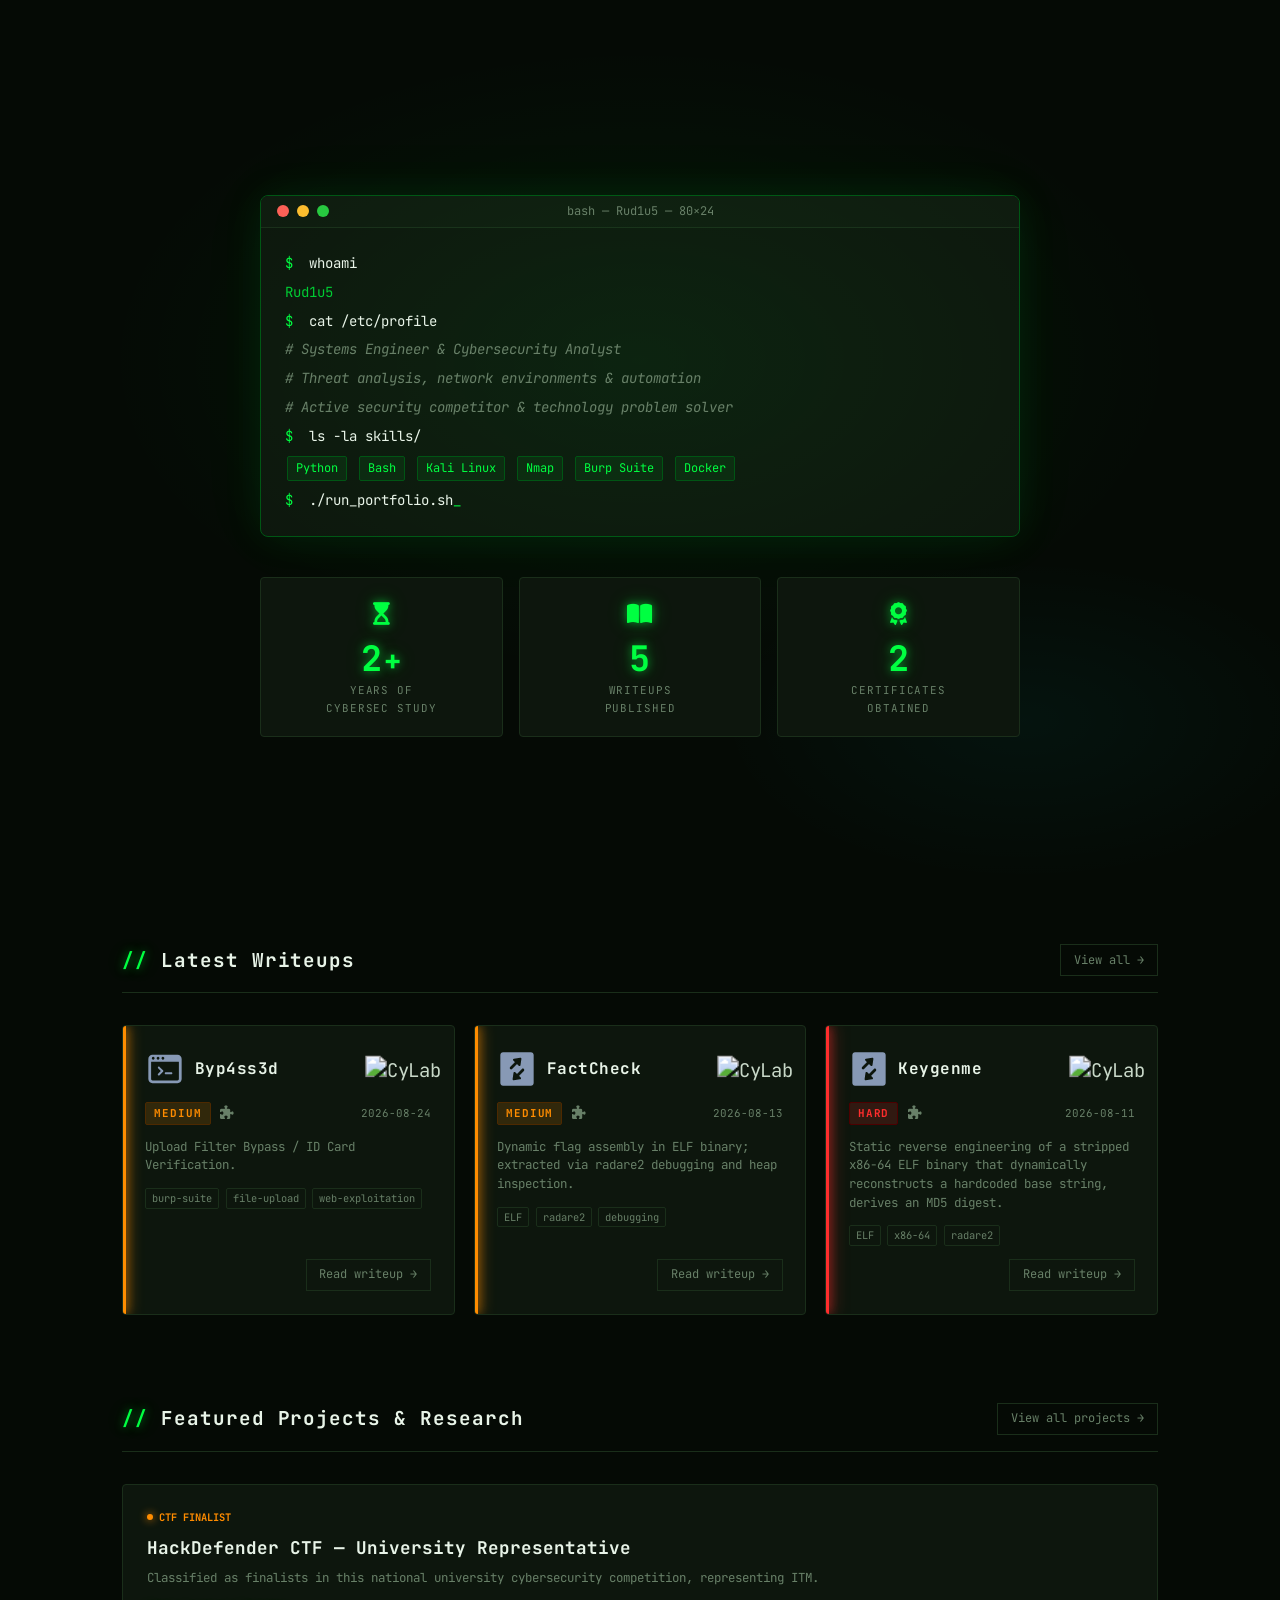
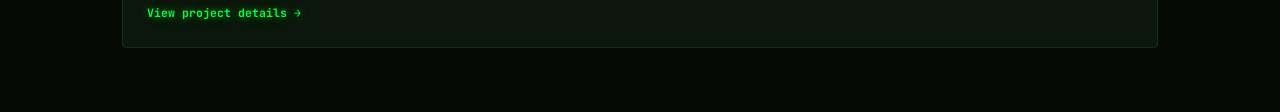
==== index.html @ 4d36b965 "seo: add meta tags, Open Graph, robots.txt and sitemap.xml - Add title, description, author, robots " ====
<!DOCTYPE html>
<html lang="en">

<head>
  <meta charset="UTF-8" />
  <meta name="viewport" content="width=device-width, initial-scale=1.0" />
  <title>Rud1u5 • Cybersecurity Portfolio | CTF Writeups & HTB</title>
  <meta name="description"
    content="Cybersecurity portfolio featuring CTF writeups from HackTheBox, CyLab, TryHackMe and DockerLabs. Vulnerability analysis, reverse engineering and exploitation.">
  <meta name="keywords"
    content="Rud1u5, CTF writeups, HackTheBox, cybersecurity, penetration testing, CyLab, TryHackMe">
  <meta name="author" content="Rud1u5">
  <meta name="robots" content="index, follow">
  <link rel="canonical" href="https://rud1u5.github.io/">
  <meta property="og:title" content="Rud1u5 • Cybersecurity Portfolio">
  <meta property="og:description" content="CTF writeups and cybersecurity labs (HTB, CyLab, TryHackMe).">
  <meta property="og:url" content="https://rud1u5.github.io/">
  <meta property="og:type" content="website">
  <meta property="og:image" content="https://rud1u5.github.io/assets/icon/favicon.png">
  <meta name="twitter:card" content="summary">
  <meta name="twitter:title" content="Rud1u5 // Cybersecurity Portfolio">
  <meta name="twitter:description" content="CTF writeups and cybersecurity labs.">
  <link rel="icon" type="image/png" href="assets/icon/favicon.png">
  <link rel="preconnect" href="https://fonts.googleapis.com">
  <link rel="preconnect" href="https://fonts.gstatic.com" crossorigin>
  <link
    href="https://fonts.googleapis.com/css2?family=JetBrains+Mono:ital,wght@0,100..800;1,100..800&family=Share+Tech+Mono&display=swap"
    rel="stylesheet">
  <link rel="stylesheet" href="https://cdnjs.cloudflare.com/ajax/libs/font-awesome/6.5.1/css/all.min.css"
    integrity="sha512-DTOQO9RWCH3ppGqcWaEA1BIZOC6xxalwEsw9c2QQeAIftl+Vegovlnee1c9QX4TctnWMn13TZye+giMm8e2LwA=="
    crossorigin="anonymous" referrerpolicy="no-referrer" />
  <link rel="stylesheet" href="assets/css/style.css" />
  <script src="assets/js/components.js" defer></script>
</head>

<body>

  <!-- NAVBAR -->
  <div id="navbar-placeholder" data-active="/home"></div>

  <!-- HERO -->
  <section class="hero">
    <div class="hero-terminal">
      <div class="terminal-bar">
        <span class="t-btn red"></span>
        <span class="t-btn yellow"></span>
        <span class="t-btn green"></span>
        <span class="t-title">bash — Rud1u5 — 80×24</span>
      </div>
      <div class="terminal-body">
        <div class="t-line" style="--delay:0.2s"><span class="t-prompt">$</span> <span class="t-cmd">whoami</span></div>
        <div class="t-line" style="--delay:0.6s"><span class="t-output">Rud1u5</span></div>
        <div class="t-line" style="--delay:1.0s"><span class="t-prompt">$</span> <span class="t-cmd">cat
            /etc/profile</span></div>
        <div class="t-line" style="--delay:1.4s"><span class="t-comment"># Systems Engineer & Cybersecurity
            Analyst</span></div>
        <div class="t-line" style="--delay:1.8s"><span class="t-comment"># Threat analysis, network environments &
            automation</span></div>
        <div class="t-line" style="--delay:2.2s"><span class="t-comment"># Active security competitor & technology
            problem solver</span></div>
        <div class="t-line" style="--delay:2.6s"><span class="t-prompt">$</span> <span class="t-cmd">ls -la
            skills/</span></div>
        <div class="t-line" style="--delay:3.0s"><span class="t-output skill-tag">Python</span> <span
            class="t-output skill-tag">Bash</span> <span class="t-output skill-tag">Kali Linux</span> <span
            class="t-output skill-tag">Nmap</span> <span class="t-output skill-tag">Burp Suite</span> <span
            class="t-output skill-tag">Docker</span></div>
        <div class="t-line" style="--delay:3.4s"><span class="t-prompt">$</span> <span
            class="t-cmd">./run_portfolio.sh<span class="cursor-blink">_</span></span></div>
      </div>
    </div>

    <div class="hero-stats">
      <div class="stat-card glow-card">
        <div class="stat-icon"><i class="fa-solid fa-hourglass-start"></i></div>
        <div class="stat-num-container"
          style="display: flex; justify-content: center; align-items: baseline; gap: 2px;">
          <span class="stat-num" data-count="2">0</span>
          <span
            style="font-size: 1.8rem; font-weight: 700; color: var(--green); text-shadow: var(--glow-g); line-height: 1;">+</span>
        </div>
        <div class="stat-label">Years of<br>Cybersec Study</div>
      </div>
      <div class="stat-card glow-card">
        <div class="stat-icon"><i class="fa-solid fa-book-open"></i></div>
        <div class="stat-num" id="writeups-count" data-count="1">0</div>
        <div class="stat-label">Writeups<br>Published</div>
      </div>
      <div class="stat-card glow-card">
        <div class="stat-icon"><i class="fa-solid fa-award"></i></div>
        <div class="stat-num" data-count="2">0</div>
        <div class="stat-label">Certificates<br>Obtained</div>
      </div>
    </div>
  </section>

  <!-- LATEST WRITEUPS PREVIEW -->
  <section class="section latest-writeups">
    <div class="section-header">
      <h2><span class="accent">//</span> Latest Writeups</h2>
      <a href="pages/writeups.html" class="btn-ghost">View all →</a>
    </div>
    <div class="writeups-grid" id="homeWriteups">
      <!-- Filled by JS -->
    </div>
  </section>

  <!-- PROJECTS & RESEARCH PREVIEW -->
  <section class="section projects-preview">
    <div class="section-header">
      <h2><span class="accent">//</span> Featured Projects & Research</h2>
      <a href="pages/projects.html" class="btn-ghost">View all projects →</a>
    </div>
    <div class="projects-preview-grid">
      <!-- HackDefender CTF -->
      <div class="thesis-preview-card glow-card" onclick="window.location.href='pages/projects.html'"
        style="cursor: pointer;">
        <div class="preview-status in-progress" style="color: var(--orange);">
          <span class="status-indicator-dot"
            style="background: var(--orange); box-shadow: 0 0 8px var(--orange);"></span>
          <span>CTF FINALIST</span>
        </div>
        <h3>HackDefender CTF — University Representative</h3>
        <p>Classified as finalists in this national university cybersecurity competition, representing ITM.</p>
        <span class="view-details-link">View project details →</span>
      </div>
    </div>
  </section>

  <!-- FOOTER -->
  <div id="footer-placeholder"></div>

  <script src="assets/js/writeups-data.js"></script>
  <script src="assets/js/main.js"></script>
</body>

</html>
---- assets/css/style.css ----
/* ================================================
   Rud1u5 Portfolio — Cyberpunk Hacker Theme
   ================================================ */

:root {
  --bg: #050a05;
  --bg2: #0a110a;
  --bg3: #0f1a0f;
  --surface: #0d160d;
  --border: #1a2e1a;
  --green: #00ff41;
  --green-dim: #00cc33;
  --green-mute: #005514;
  --cyan: #00ffff;
  --cyan-dim: #00cccc;
  --red: #ff2d2d;
  --orange: #ff8c00;
  --yellow: #eed202;
  --text: #c8d8c8;
  --text-dim: #688068;
  --text-bright: #e8f4e8;
  --font-mono: 'JetBrains Mono', 'Share Tech Mono', 'Courier New', monospace;
  --glow-g: 0 0 8px #00ff4180, 0 0 20px #00ff4140;
  --glow-c: 0 0 8px #00ffff80, 0 0 20px #00ffff40;
}

*,
*::before,
*::after {
  box-sizing: border-box;
  margin: 0;
  padding: 0;
}

html {
  scroll-behavior: smooth;
}

body {
  background: var(--bg);
  color: var(--text);
  font-family: var(--font-mono);
  font-size: 14px;
  line-height: 1.6;
  min-height: 100vh;
  overflow-x: hidden;
}

/* ── OVERLAYS ── */
.scanlines {
  pointer-events: none;
  position: fixed;
  inset: 0;
  z-index: 9999;
  background: repeating-linear-gradient(0deg,
      transparent,
      transparent 2px,
      rgba(0, 255, 65, 0.015) 2px,
      rgba(0, 255, 65, 0.015) 4px);
}

.noise {
  pointer-events: none;
  position: fixed;
  inset: 0;
  z-index: 9998;
  opacity: .04;
  background-image: url("data:image/svg+xml,%3Csvg viewBox='0 0 256 256' xmlns='http://www.w3.org/2000/svg'%3E%3Cfilter id='n'%3E%3CfeTurbulence type='fractalNoise' baseFrequency='0.9' numOctaves='4' stitchTiles='stitch'/%3E%3C/filter%3E%3Crect width='100%25' height='100%25' filter='url(%23n)'/%3E%3C/svg%3E");
  background-size: 128px 128px;
}

/* ── NAVBAR ── */
.navbar {
  position: fixed;
  top: 0;
  left: 0;
  right: 0;
  z-index: 1000;
  display: flex;
  align-items: center;
  justify-content: space-between;
  padding: 0 2rem;
  height: 56px;
  background: rgba(5, 10, 5, 0.92);
  border-bottom: 1px solid var(--border);
  backdrop-filter: blur(8px);
}

.nav-brand {
  font-size: 1rem;
  color: var(--green);
  text-shadow: var(--glow-g);
  white-space: nowrap;
}

.nav-links {
  position: absolute;
  left: 50%;
  transform: translateX(-50%);
  display: flex;
  list-style: none;
  gap: 0.2rem;
}


.nav-links a {
  display: block;
  padding: 0.4rem 0.8rem;
  color: var(--text-dim);
  text-decoration: none;
  font-size: 0.8rem;
  border: 1px solid transparent;
  transition: all 0.2s;
  letter-spacing: 0.05em;
}

.nav-links a:hover,
.nav-links a.active {
  color: var(--green);
  border-color: var(--green-mute);
  background: rgba(0, 255, 65, 0.05);
  text-shadow: var(--glow-g);
}

.nav-status {
  display: flex;
  align-items: center;
  gap: 0.5rem;
  font-size: 0.7rem;
  color: var(--text-dim);
}

.status-dot {
  width: 8px;
  height: 8px;
  border-radius: 50%;
  background: var(--green);
  box-shadow: var(--glow-g);
  animation: pulse-dot 2s infinite;
}

@keyframes pulse-dot {

  0%,
  100% {
    opacity: 1;
  }

  50% {
    opacity: 0.3;
  }
}

/* ── RESPONSIVE NAVBAR (Móviles y Tablets) ── */
@media (max-width: 768px) {
  .navbar {
    height: auto;
    flex-direction: column;
    padding: 0.8rem 1rem;
    gap: 0.8rem;
    align-items: flex-start;
  }

  .nav-links {
    position: static;
    transform: none;
    width: 100%;
    justify-content: center;
    flex-wrap: nowrap;
    gap: 0.25rem;
  }

  .nav-links a {
    padding: 0.3rem 0.5rem;
    font-size: 0.75rem;
  }

  .nav-status {
    position: absolute;
    top: 0.9rem;
    right: 1.5rem;
  }

  /* ── WRITEUP RESPONSIVE ── */
  .writeup-content {
    margin: 110px auto 2rem;
    padding: 0 1.2rem;
  }

  .writeup-header {
    flex-direction: column;
    align-items: flex-start;
    gap: 1rem;
  }

  .writeup-dates {
    margin-left: 0;
    width: 100%;
  }
}

/* ── CURSOR BLINK ── */
.cursor-blink {
  animation: blink 1s step-end infinite;
  color: var(--green);
}

@keyframes blink {

  0%,
  100% {
    opacity: 1;
  }

  50% {
    opacity: 0;
  }
}

/* ── HERO ── */
.hero {
  min-height: 100vh;
  padding: 80px 2rem 3rem;
  display: flex;
  flex-direction: column;
  align-items: center;
  justify-content: center;
  gap: 2.5rem;
  position: relative;
}

.hero::before {
  content: '';
  position: absolute;
  inset: 0;
  background:
    radial-gradient(ellipse 60% 50% at 50% 40%, rgba(0, 255, 65, 0.06) 0%, transparent 70%),
    radial-gradient(ellipse 40% 30% at 80% 80%, rgba(0, 255, 255, 0.04) 0%, transparent 60%);
  pointer-events: none;
}

/* ── TERMINAL ── */
.hero-terminal {
  width: 100%;
  max-width: 760px;
  background: var(--surface);
  border: 1px solid var(--green-mute);
  border-radius: 8px;
  box-shadow: 0 0 40px rgba(0, 255, 65, 0.08), 0 0 80px rgba(0, 255, 65, 0.04);
  overflow: hidden;
}

.terminal-bar {
  background: var(--bg3);
  padding: 0.6rem 1rem;
  display: flex;
  align-items: center;
  gap: 0.5rem;
  border-bottom: 1px solid var(--border);
}

.t-btn {
  width: 12px;
  height: 12px;
  border-radius: 50%;
}

.t-btn.red {
  background: #ff5f57;
}

.t-btn.yellow {
  background: #febc2e;
}

.t-btn.green {
  background: #28c840;
}

.t-title {
  margin-left: auto;
  margin-right: auto;
  font-size: 0.75rem;
  color: var(--text-dim);
  position: absolute;
  left: 50%;
  transform: translateX(-50%);
}

.terminal-body {
  padding: 1.5rem;
  display: flex;
  flex-direction: column;
  gap: 0.4rem;
}

.t-line {
  opacity: 0;
  animation: fadein 0.3s ease forwards;
  animation-delay: var(--delay, 0s);
}

@keyframes fadein {
  to {
    opacity: 1;
  }
}

.t-prompt {
  color: var(--green);
  margin-right: 0.5rem;
}

.t-cmd {
  color: var(--text-bright);
}

.t-output {
  color: var(--green-dim);
}

.t-comment {
  color: var(--text-dim);
  font-style: italic;
}

.skill-tag {
  display: inline-block;
  margin: 2px;
  padding: 2px 8px;
  border: 1px solid var(--green-mute);
  border-radius: 2px;
  font-size: 0.75rem;
  background: rgba(0, 255, 65, 0.07);
  color: var(--green);
}

/* ── HERO STATS ── */
.hero-stats {
  display: grid;
  grid-template-columns: repeat(3, 1fr);
  gap: 1rem;
  width: 100%;
  max-width: 760px;
}

@media (max-width: 600px) {
  .hero-stats {
    grid-template-columns: 1fr;
  }
}

/* ── GLOW CARD (Componente Reutilizable) ── */
.glow-card {
  position: relative;
  overflow: hidden;
  transition: border-color 0.3s, box-shadow 0.3s;
}

.glow-card::before {
  content: '';
  position: absolute;
  top: 0;
  left: 0;
  right: 0;
  height: 2px;
  background: var(--green);
  box-shadow: var(--glow-g);
  transform: scaleX(0);
  transition: transform 0.3s;
}

.glow-card:hover::before {
  transform: scaleX(1);
}

.glow-card:hover {
  border-color: var(--green-mute);
  box-shadow: 0 0 20px rgba(0, 255, 65, 0.08);
}

.stat-card {
  background: var(--surface);
  border: 1px solid var(--border);
  border-radius: 4px;
  padding: 1.2rem 1rem;
  text-align: center;
}

.stat-icon {
  font-size: 1.4rem;
  color: var(--green);
  text-shadow: var(--glow-g);
  margin-bottom: 0.5rem;
}

.stat-num {
  font-size: 2.2rem;
  font-weight: 700;
  color: var(--green);
  text-shadow: var(--glow-g);
  line-height: 1;
  margin-bottom: 0.4rem;
}

.stat-label {
  font-size: 0.68rem;
  color: var(--text-dim);
  text-transform: uppercase;
  letter-spacing: 0.08em;
}

/* ── SECTIONS ── */
.section {
  padding: 4rem 2rem;
  max-width: 1100px;
  margin: 0 auto;
}

.page-hero+.section {
  padding-top: 0rem;
}


.section-header {
  display: flex;
  align-items: center;
  justify-content: space-between;
  margin-bottom: 2rem;
  border-bottom: 1px solid var(--border);
  padding-bottom: 1rem;
}

.section-header h2 {
  font-size: 1.2rem;
  color: var(--text-bright);
  letter-spacing: 0.05em;
}

.latest-writeups {
  padding-top: 2.75rem;
  padding-bottom: 2.75rem;
}

.projects-preview {
  padding-top: 2.75rem;
}


.accent {
  color: var(--green);
  text-shadow: var(--glow-g);
}

/* ── BUTTONS ── */
.btn-ghost {
  color: var(--text-dim);
  text-decoration: none;
  border: 1px solid var(--border);
  padding: 0.35rem 0.8rem;
  font-size: 0.75rem;
  font-family: var(--font-mono);
  transition: all 0.2s;
}

.btn-ghost:hover {
  color: var(--green);
  border-color: var(--green-mute);
  background: rgba(0, 255, 65, 0.05);
}

.btn-primary {
  display: inline-block;
  color: var(--bg);
  background: var(--green);
  text-decoration: none;
  border: 1px solid var(--green);
  padding: 0.4rem 1rem;
  font-size: 0.78rem;
  font-family: var(--font-mono);
  font-weight: 700;
  transition: all 0.2s;
  cursor: pointer;
}

.btn-primary:hover {
  background: transparent;
  color: var(--green);
  box-shadow: var(--glow-g);
}

/* ── WRITEUPS GRID ── */
.writeups-grid {
  display: grid;
  grid-template-columns: repeat(auto-fill, minmax(280px, 1fr));
  grid-auto-rows: 1fr;
  gap: 1.2rem;
}

/* ── WRITEUP CARD ── */
.machine-card {
  background: var(--surface);
  border: 1px solid var(--border);
  border-radius: 4px;
  padding: 1.4rem;
  display: flex;
  flex-direction: column;
  gap: 0.8rem;
  transition: all 0.25s;
  position: relative;
  overflow: hidden;
  text-decoration: none;
  color: inherit;
}

.machine-card::before {
  content: '';
  position: absolute;
  left: 0;
  top: 0;
  bottom: 0;
  width: 3px;
  background: var(--diff-color, var(--green));
  box-shadow: 0 0 10px var(--diff-color, var(--green));
}

/* Aumentar el resplandor de las tarjetas HARD (Rojas) */
.machine-card.card-hard::before {
  box-shadow: 0 0 18px var(--red), 0 0 10px var(--red);
}

/* Aumentar el resplandor de las tarjetas MEDIUM (Naranjas) */
.machine-card.card-medium::before {
  box-shadow: 0 0 16px var(--orange), 0 0 10px var(--orange);
}

.machine-card:hover {
  border-color: var(--diff-color, var(--green-mute));
  transform: translateY(-2px);
  box-shadow: 0 8px 30px rgba(0, 0, 0, 0.4), 0 0 20px rgba(0, 255, 65, 0.06);
}

.card-top {
  display: flex;
  align-items: center;
  justify-content: space-between;
  gap: 0.5rem;
}

.machine-avatar-mini {
  width: 40px;
  height: 40px;
  border-radius: 4px;
  border: none;
  flex-shrink: 0;
}

.card-title {
  font-size: 1rem;
  font-weight: 700;
  color: var(--text-bright);
  letter-spacing: 0.03em;
}

.card-platform {
  font-size: 0.68rem;
  padding: 2px 8px;
  border-radius: 2px;
  font-weight: 700;
  letter-spacing: 0.08em;
  text-transform: uppercase;
  white-space: nowrap;
}

.writeup-platform-logo {
  height: 22px;
  width: auto;
  object-fit: contain;
  display: block;
}

.card-platform-logo {
  height: 20px;
  width: auto;
  object-fit: contain;
  display: block;
  flex-shrink: 0;
}

.plat-htb {
  background: rgba(158, 255, 0, 0.15);
  color: #9eff00;
  border: 1px solid #9eff0044;
}

.plat-thm {
  background: rgba(255, 32, 32, 0.15);
  color: #ff2020;
  border: 1px solid #ff202044;
}

.plat-docker {
  background: rgba(0, 153, 255, 0.15);
  color: #0099ff;
  border: 1px solid #0099ff44;
}

.card-meta {
  display: flex;
  gap: 0.6rem;
  align-items: center;
  flex-wrap: wrap;
}

.diff-badge {
  font-size: 0.68rem;
  font-weight: 700;
  padding: 2px 8px;
  border-radius: 2px;
  text-transform: uppercase;
  letter-spacing: 0.08em;
}

.diff-easy {
  background: rgba(0, 255, 65, 0.15);
  color: var(--green);
  border: 1px solid var(--green-mute);
  --diff-color: var(--green);
}

.diff-medium {
  background: rgba(255, 140, 0, 0.15);
  color: var(--orange);
  border: 1px solid #4d2900;
  --diff-color: var(--orange);
}

.diff-hard {
  background: rgba(255, 45, 45, 0.15);
  color: var(--red);
  border: 1px solid #4d0000;
  --diff-color: var(--red);
}

/* ── HTB TYPE BADGE ── */
.type-badge {
  font-size: 0.68rem;
  font-weight: 700;
  padding: 2px 8px;
  border-radius: 2px;
  text-transform: uppercase;
  letter-spacing: 0.08em;
  display: inline-flex;
  align-items: center;
  gap: 0.3rem;
}

.type-machine {
  background: transparent;
  color: var(--text-dim);
  border: none;
  font-weight: 400;
  text-transform: none;
}


.type-challenge {
  background: rgba(0, 255, 255, 0.1);
  color: var(--cyan);
  border: 1px solid rgba(0, 255, 255, 0.2);
}

.os-badge {
  font-size: 0.75rem;
  color: var(--text-dim);
  display: flex;
  align-items: center;
  gap: 0.35rem;
}

.os-badge i {
  font-size: 0.85rem;
  /* Agrandamos un poco para darle más presencia visual */
}

/* ── TYPE ICON-ONLY INDICATOR ── */
.type-icon-only {
  display: inline-flex;
  align-items: center;
  color: var(--text-dim);
  font-size: 0.85rem;
}

/* ── COMBINED TYPE · OS BADGE (Option A) ── */
.type-os-badge {
  font-size: 0.75rem;
  color: var(--text-dim);
  display: inline-flex;
  align-items: center;
  gap: 0.35rem;
}

.type-os-badge i {
  font-size: 0.82rem;
}

.type-os-sep {
  color: var(--border);
  font-size: 0.8rem;
  margin: 0 0.1rem;
  user-select: none;
}

.card-date {
  font-size: 0.68rem;
  color: var(--text-dim);
  margin-left: auto;
}

.card-desc {
  font-size: 0.78rem;
  color: var(--text-dim);
  line-height: 1.5;
}

.card-tags {
  display: flex;
  gap: 0.4rem;
  flex-wrap: wrap;
}

.tag {
  font-size: 0.65rem;
  padding: 1px 6px;
  border: 1px solid var(--border);
  color: var(--text-dim);
  border-radius: 2px;
}

.card-footer {
  margin-top: auto;
  display: flex;
  justify-content: flex-end;
}

/* ── HTB DASHBOARD MINI ── */
.htb-dash-mini {
  display: flex;
  gap: 3rem;
  align-items: center;
  background: var(--surface);
  border: 1px solid var(--border);
  border-radius: 4px;
  padding: 2rem;
  flex-wrap: wrap;
}

.htb-user-info {
  display: flex;
  align-items: center;
  gap: 1.5rem;
}

.htb-avatar {
  position: relative;
  width: 72px;
  height: 72px;
  flex-shrink: 0;
}

.avatar-ring {
  position: absolute;
  inset: 0;
  border-radius: 50%;
  border: 2px solid var(--green);
  box-shadow: var(--glow-g);
  animation: spin 8s linear infinite;
}

@keyframes spin {
  to {
    transform: rotate(360deg);
  }
}

.avatar-inner {
  position: absolute;
  inset: 6px;
  border-radius: 50%;
  background: var(--bg3);
  border: 1px solid var(--green-mute);
  display: flex;
  align-items: center;
  justify-content: center;
  font-size: 1.1rem;
  font-weight: 700;
  color: var(--green);
}

.htb-user-details h3 {
  font-size: 1.2rem;
  color: var(--text-bright);
  margin-bottom: 0.2rem;
}

.htb-user-details p {
  font-size: 0.75rem;
  color: var(--text-dim);
  margin-bottom: 0.6rem;
}

.htb-link {
  color: var(--green);
  text-decoration: none;
  font-size: 0.78rem;
  transition: text-shadow 0.2s;
}

.htb-link:hover {
  text-shadow: var(--glow-g);
}

.htb-bars {
  flex: 1;
  min-width: 220px;
  display: flex;
  flex-direction: column;
  gap: 1rem;
}

.htb-bar-row {
  display: grid;
  grid-template-columns: 60px 1fr 30px;
  align-items: center;
  gap: 0.8rem;
  font-size: 0.78rem;
  color: var(--text-dim);
}

.bar-track {
  height: 8px;
  background: var(--bg3);
  border: 1px solid var(--border);
  border-radius: 2px;
  overflow: hidden;
}

.bar-fill {
  height: 100%;
  border-radius: 2px;
  transition: width 1.5s cubic-bezier(0.4, 0, 0.2, 1);
}

.bar-fill.easy {
  background: var(--green);
  box-shadow: 0 0 8px var(--green);
}

.bar-fill.medium {
  background: var(--orange);
  box-shadow: 0 0 8px var(--orange);
}

.bar-fill.hard {
  background: var(--red);
  box-shadow: 0 0 8px var(--red);
}

.easy-c {
  color: var(--green);
}

.medium-c {
  color: var(--orange);
}

.hard-c {
  color: var(--red);
}

.bar-num {
  text-align: right;
}

/* ── FOOTER ── */
.footer {
  border-top: 1px solid var(--border);
  padding: 2rem;
  display: flex;
  justify-content: space-between;
  align-items: center;
  flex-wrap: wrap;
  gap: 1rem;
  font-size: 0.75rem;
  color: var(--text-dim);
}

.footer-links {
  display: flex;
  gap: 1.5rem;
}

.footer-links a {
  color: var(--text-dim);
  text-decoration: none;
  transition: color 0.2s;
  position: relative;
}

.footer-links a:hover {
  color: var(--green);
  text-shadow: var(--glow-g);
}

/* ================================================
   WRITEUPS PAGE
   ================================================ */
.page-hero {
  padding: 100px 2rem 3rem;
  max-width: 1100px;
  margin: 0 auto;
}

.page-hero h1 {
  font-size: 2rem;
  color: var(--text-bright);
  margin-bottom: 0.5rem;
}

.page-hero p {
  color: var(--text-dim);
  font-size: 0.85rem;
}

.filters {
  padding: 0 2rem 2rem;
  max-width: 1100px;
  margin: 0 auto;
}

.filter-row {
  display: flex;
  gap: 0.5rem;
  flex-wrap: wrap;
  margin-bottom: 0.8rem;
}

.filter-label {
  font-size: 0.7rem;
  color: var(--text-dim);
  text-transform: uppercase;
  letter-spacing: 0.1em;
  display: flex;
  align-items: center;
  margin-right: 0.3rem;
}

.filter-btn {
  font-family: var(--font-mono);
  font-size: 0.75rem;
  padding: 0.3rem 0.8rem;
  background: transparent;
  border: 1px solid var(--border);
  color: var(--text-dim);
  cursor: pointer;
  border-radius: 2px;
  transition: all 0.2s;
  display: inline-flex;
  align-items: center;
}

.filter-btn i {
  font-size: 0.88rem;
  /* Agrandamos el icono para darle más peso visual */
  margin-right: 0.35rem;
}

.filter-btn:hover {
  border-color: var(--green-mute);
  color: var(--green);
}

.filter-btn.active {
  background: rgba(0, 255, 65, 0.1);
  border-color: var(--green);
  color: var(--green);
  box-shadow: 0 0 8px rgba(0, 255, 65, 0.15);
}

.writeup-count {
  font-size: 0.75rem;
  color: var(--text-dim);
  margin-bottom: 1.5rem;
}

.writeup-count span {
  color: var(--green);
}

/* ================================================
   ABOUT PAGE
   ================================================ */
.about-grid {
  display: grid;
  grid-template-columns: 1fr 1.6fr;
  gap: 3rem;
  align-items: start;
}

@media (max-width: 700px) {
  .about-grid {
    grid-template-columns: 1fr;
    gap: 1.8rem;
  }

  .about-grid>div {
    display: contents !important;
  }

  .about-grid>div:first-child>.about-card:nth-child(1) {
    order: 1;
  }

  .about-grid>div:last-child>.about-card:nth-child(1) {
    order: 2;
  }

  .about-grid>div:first-child>.about-card:nth-child(2) {
    order: 3;
  }

  .about-grid>div:last-child>.about-card:nth-child(2) {
    order: 4;
  }

  .about-grid>div:last-child>.about-card:nth-child(3) {
    order: 5;
  }
}

.about-card {
  background: var(--surface);
  border: 1px solid var(--border);
  border-radius: 4px;
  padding: 1.8rem;
}

.about-avatar {
  width: 115px;
  height: 115px;
  border-radius: 50%;
  border: 2px solid var(--green);
  box-shadow: var(--glow-g);
  background: var(--bg3);
  display: flex;
  align-items: center;
  justify-content: center;
  font-size: 1.8rem;
  font-weight: 700;
  color: var(--green);
  margin-bottom: 1.2rem;
  object-fit: cover;
}

.about-name {
  font-size: 1.2rem;
  color: var(--text-bright);
  margin-bottom: 0.2rem;
}

.about-handle {
  color: var(--green);
  font-size: 0.85rem;
  margin-bottom: 1rem;
  text-shadow: var(--glow-g);
}

.about-info-row {
  display: flex;
  align-items: center;
  gap: 0.6rem;
  font-size: 0.78rem;
  color: var(--text-dim);
  margin-bottom: 0.5rem;
}

.about-info-row .icon {
  font-size: 0.9rem;
  color: #ffffff;
  display: inline-flex;
  align-items: center;
  justify-content: center;
  width: 18px;
  text-align: center;
  transition: color 0.2s ease, text-shadow 0.2s ease;
}

.about-info-row a {
  position: relative;
  text-decoration: none;
  color: var(--text-dim);
  display: inline-flex;
  align-items: center;
  gap: 0.6rem;
  transition: transform 0.2s ease, text-shadow 0.2s ease, color 0.2s ease;
}

.about-info-row a:hover {
  transform: scale(1.04);
  color: var(--green);
  text-shadow: var(--glow-g);
}

.about-info-row a:hover .icon {
  color: var(--green);
  text-shadow: var(--glow-g);
}

.tooltip-toast {
  position: absolute;
  bottom: 125%;
  left: 50%;
  transform: translateX(-50%) translateY(5px);
  background: var(--bg2);
  border: 1px solid var(--green);
  color: var(--green);
  font-family: var(--font-mono);
  font-size: 0.68rem;
  padding: 3px 8px;
  border-radius: 3px;
  box-shadow: var(--glow-g);
  white-space: nowrap;
  pointer-events: none;
  opacity: 0;
  transition: opacity 0.2s ease, transform 0.2s ease;
  z-index: 100;
}

.tooltip-toast.visible {
  opacity: 1;
  transform: translateX(-50%) translateY(0);
}

.about-section-title {
  font-size: 0.75rem;
  text-transform: uppercase;
  letter-spacing: 0.12em;
  color: var(--green);
  margin: 1.4rem 0 0.8rem;
  padding-bottom: 0.4rem;
  border-bottom: 1px solid var(--border);
}

.cert-item {
  display: flex;
  align-items: flex-start;
  gap: 0.6rem;
  margin-bottom: 0.8rem;
  font-size: 0.78rem;
}

.cert-icon {
  width: 81px;
  height: 81px;
  display: flex;
  align-items: center;
  justify-content: center;
  overflow: hidden;
  flex-shrink: 0;
}

.cert-badge-img {
  width: 100%;
  height: 100%;
  object-fit: cover;
  display: block;
}

.cert-badge-img.contain-fit {
  object-fit: contain;
  transform: scale(1.42);
}

.cert-name {
  color: var(--text-bright);
  display: block;
}

.cert-org {
  color: var(--text-dim);
  font-size: 0.72rem;
}

.cert-status {
  font-size: 0.65rem;
  padding: 1px 6px;
  border-radius: 2px;
  font-weight: 700;
  margin-left: auto;
  white-space: nowrap;
}

.cert-done {
  background: rgba(0, 255, 65, 0.15);
  color: var(--green);
  border: 1px solid var(--green-mute);
}

.cert-progress {
  background: rgba(255, 140, 0, 0.15);
  color: var(--orange);
  border: 1px solid #4d2900;
}

.cert-goal {
  background: rgba(100, 100, 100, 0.1);
  color: var(--text-dim);
  border: 1px solid var(--border);
}

.about-bio {
  font-size: 0.85rem;
  line-height: 1.8;
  color: var(--text);
  margin-bottom: 1.5rem;
}

.about-bio p {
  margin-bottom: 1rem;
}

.skill-grid {
  display: grid;
  grid-template-columns: repeat(2, 1fr);
  gap: 0.6rem;
}

.skill-item {
  background: var(--bg3);
  border: 1px solid var(--border);
  border-radius: 3px;
  padding: 0.5rem 0.8rem;
  font-size: 0.80rem;
  color: var(--text-dim);
  display: flex;
  align-items: center;
  gap: 0.5rem;
}

.skill-item .si {
  color: inherit;
}

.timeline {
  border-left: 2px solid var(--border);
  padding-left: 1.5rem;
  display: flex;
  flex-direction: column;
  gap: 1.4rem;
  margin-top: 0.5rem;
}

.timeline-item {
  position: relative;
}

.timeline-item::before {
  content: '';
  position: absolute;
  left: -1.7rem;
  top: 0.4rem;
  width: 8px;
  height: 8px;
  border-radius: 50%;
  background: var(--green);
  box-shadow: var(--glow-g);
}

.tl-date {
  font-size: 0.68rem;
  color: var(--text-dim);
  margin-bottom: 0.2rem;
}

.tl-title {
  font-size: 0.85rem;
  color: var(--text-bright);
  font-weight: 700;
  margin-bottom: 0.2rem;
}

.tl-org {
  font-size: 0.75rem;
  color: var(--green);
  margin-bottom: 0.3rem;
}

.tl-desc {
  font-size: 0.75rem;
  color: var(--text-dim);
  line-height: 1.5;
}

/* ================================================
   PROJECTS & LABS PAGE
   ================================================ */
.projects-layout {
  display: grid;
  grid-template-columns: 320px 1fr;
  gap: 2rem;
  align-items: start;
}

@media (max-width: 850px) {
  .projects-layout {
    grid-template-columns: 1fr;
  }
}

.platform-column,
.projects-column {
  display: flex;
  flex-direction: column;
  gap: 1rem;
}

.sub-section-title {
  font-size: 0.75rem;
  color: var(--text-dim);
  text-transform: uppercase;
  letter-spacing: 0.1em;
  border-bottom: 1px solid var(--border);
  padding-bottom: 0.4rem;
  margin-bottom: 0.5rem;
}

.platform-card {
  background: var(--surface);
  border: 1px solid var(--border);
  border-radius: 4px;
  padding: 1.5rem;
  position: relative;
  transition: border-color 0.2s, box-shadow 0.2s;
}

.platform-card:hover {
  border-color: var(--border-hover, var(--green-mute));
}

.platform-card.htb {
  --btn-color: var(--green);
}

.platform-card.thm {
  --btn-color: var(--red);
  --border-hover: rgba(255, 45, 45, 0.4);
}

.platform-card.cylab {
  --btn-color: var(--orange);
  --border-hover: rgba(255, 140, 0, 0.4);
}

.platform-card.dockerlabs {
  --btn-color: var(--cyan);
  --border-hover: rgba(0, 255, 255, 0.4);
}

.card-brand {
  font-size: 0.62rem;
  color: var(--text-dim);
  text-transform: uppercase;
  letter-spacing: 0.12em;
  margin-bottom: 0.8rem;
  font-weight: 700;
}

.profile-summary {
  display: flex;
  align-items: center;
  gap: 0.8rem;
  margin-bottom: 1rem;
}

.platform-avatar {
  width: 42px;
  height: 42px;
  border-radius: 50%;
  border: 1px solid var(--btn-color);
  box-shadow: 0 0 8px rgba(0, 255, 65, 0.5), 0 0 15px rgba(0, 255, 65, 0.2);
  background: var(--bg3);
  display: flex;
  align-items: center;
  justify-content: center;
  font-weight: 700;
  color: var(--btn-color);
  font-size: 0.9rem;
}

.platform-avatar.red {
  box-shadow: 0 0 8px rgba(255, 45, 45, 0.6), 0 0 15px rgba(255, 45, 45, 0.3);
}

.platform-avatar.orange {
  box-shadow: 0 0 8px rgba(255, 140, 0, 0.6), 0 0 15px rgba(255, 140, 0, 0.3);
}

.platform-avatar.cyan {
  box-shadow: 0 0 8px rgba(0, 255, 255, 0.5), 0 0 15px rgba(0, 255, 255, 0.2);
}

.platform-avatar img {
  width: 22px;
  height: 22px;
  object-fit: contain;
}

.profile-details h3 {
  font-size: 1rem;
  color: var(--text-bright);
  line-height: 1.2;
}

.badge-rank {
  font-size: 0.68rem;
  font-weight: 700;
}

.mini-stats-grid {
  display: grid;
  grid-template-columns: repeat(3, 1fr);
  gap: 0.4rem;
  margin-bottom: 1.2rem;
}

.mini-stat {
  background: var(--bg3);
  border: 1px solid var(--border);
  border-radius: 3px;
  padding: 0.4rem 0.2rem;
  text-align: center;
}

.mini-stat .value {
  display: block;
  font-size: 1.05rem;
  font-weight: 700;
  color: var(--btn-color);
  line-height: 1.1;
}

.mini-stat .label {
  display: block;
  font-size: 0.55rem;
  color: var(--text-dim);
  text-transform: uppercase;
  margin-top: 0.15rem;
  letter-spacing: 0.05em;
}

.btn-platform {
  display: block;
  width: 100%;
  padding: 0.5rem;
  text-align: center;
  font-size: 0.72rem;
  font-weight: 700;
  text-decoration: none;
  border-radius: 3px;
  border: 1px solid var(--btn-color);
  background: rgba(5, 10, 5, 0.4);
  color: var(--btn-color);
  transition: all 0.2s ease-in-out;
  cursor: pointer;
}

.btn-platform:hover:not(.disabled) {
  background: var(--btn-color);
  color: var(--bg);
  box-shadow: 0 0 10px var(--btn-color);
}

.btn-platform.disabled {
  opacity: 0.4;
  border-color: var(--border);
  color: var(--text-dim);
  cursor: not-allowed;
}

/* Projects Cards */
.project-card {
  background: var(--surface);
  border: 1px solid var(--border);
  border-radius: 4px;
  padding: 1.8rem;
  position: relative;
}

.card-status-bar {
  display: flex;
  align-items: center;
  gap: 0.4rem;
  font-size: 0.62rem;
  font-weight: 700;
  letter-spacing: 0.08em;
  margin-bottom: 0.6rem;
}

.proj-date {
  margin-left: auto;
  font-size: 0.65rem;
  font-weight: normal;
  letter-spacing: 0.05em;
  color: inherit;
  opacity: 0.6;
}

.status-indicator-dot {
  width: 6px;
  height: 6px;
  border-radius: 50%;
}

/* Estado: En progreso (Naranja parpadeante) */
.card-status-bar.in-progress {
  color: var(--orange);
}

.card-status-bar.in-progress .status-indicator-dot {
  background: var(--orange);
  box-shadow: 0 0 8px var(--orange);
  animation: pulse-dot 2s infinite;
}

/* Estado: Completado (Verde estático brillante) */
.card-status-bar.completed {
  color: var(--green);
}

.card-status-bar.completed .status-indicator-dot {
  background: var(--green);
  box-shadow: var(--glow-g);
}

.proj-title {
  font-size: 1.15rem;
  color: var(--text-bright);
  margin-bottom: 0.5rem;
  font-weight: 700;
}

.proj-desc {
  font-size: 0.82rem;
  color: var(--text-dim);
  line-height: 1.6;
  margin-bottom: 1.2rem;
}

.proj-tech-tags {
  display: flex;
  flex-wrap: wrap;
  gap: 0.4rem;
}

.tech-tag {
  font-size: 0.68rem;
  padding: 0.15rem 0.5rem;
  background: var(--bg3);
  border: 1px solid var(--border);
  color: var(--cyan);
  border-radius: 2px;
  font-weight: 700;
}

/* Tags para proyectos en progreso (Naranja) */
.project-card.in-progress .tech-tag {
  color: var(--orange);
  border-color: rgba(255, 140, 0, 0.3);
  background: rgba(255, 140, 0, 0.05);
}

/* Tags para proyectos completados (Verde) */
.project-card.completed .tech-tag {
  color: var(--green);
  border-color: var(--green-mute);
  background: rgba(0, 255, 65, 0.05);
}

/* Homepage Projects Preview Widget */
.projects-preview-grid {
  display: grid;
  grid-template-columns: 1fr;
  gap: 1.5rem;
  align-items: stretch;
}

.thesis-preview-card {
  background: var(--surface);
  border: 1px solid var(--border);
  padding: 1.5rem;
  border-radius: 4px;
}

.preview-status {
  display: flex;
  align-items: center;
  gap: 0.4rem;
  font-size: 0.65rem;
  font-weight: 700;
  margin-bottom: 0.5rem;
}

.preview-status.in-progress {
  color: var(--orange);
}

.preview-status.in-progress .status-indicator-dot {
  background: var(--orange);
  box-shadow: 0 0 8px var(--orange);
  animation: pulse-dot 2s infinite;
}

.preview-status.completed {
  color: var(--green);
}

.preview-status.completed .status-indicator-dot {
  background: var(--green);
  box-shadow: var(--glow-g);
}

.thesis-preview-card h3 {
  font-size: 1.1rem;
  color: var(--text-bright);
  margin-bottom: 0.4rem;
}

.thesis-preview-card p {
  font-size: 0.78rem;
  color: var(--text-dim);
  margin-bottom: 0.8rem;
}

.view-details-link {
  font-size: 0.72rem;
  color: var(--green);
  text-shadow: var(--glow-g);
  font-weight: 700;
}

.platform-mini-widget {
  background: var(--surface);
  border: 1px solid var(--border);
  padding: 1.5rem;
  border-radius: 4px;
  display: flex;
  flex-direction: column;
  justify-content: space-between;
}

.mini-widget-title {
  font-size: 0.62rem;
  color: var(--text-dim);
  text-transform: uppercase;
  letter-spacing: 0.12em;
  margin-bottom: 1rem;
  font-weight: 700;
}

.platform-mini-badges {
  display: flex;
  flex-direction: column;
  gap: 0.6rem;
}

.mini-badge-row {
  display: flex;
  justify-content: space-between;
  font-size: 0.78rem;
  align-items: center;
}

.mini-badge-row span {
  color: var(--text);
}

.mini-badge-row .badge-val {
  color: var(--green);
  font-size: 0.75rem;
  font-weight: 700;
  text-shadow: var(--glow-g);
}

/* WRITEUP DETAIL */
.writeup-content {
  max-width: 860px;
  margin: 100px auto 4rem;
  padding: 0 2rem;
}

.writeup-header {
  margin-bottom: 2.5rem;
  border-bottom: 1px solid var(--border);
  padding-bottom: 1.5rem;
  display: flex;
  gap: 1.5rem;
  align-items: center;
}

.writeup-dates {
  margin-left: auto;
  display: flex;
  gap: 1rem;
  align-items: center;
  font-size: 0.68rem;
  color: var(--text-dim);
  flex-wrap: wrap;
}

.machine-avatar-large {
  width: 100px;
  height: 100px;
  border-radius: 6px;
  border: 1px solid var(--border);
  box-shadow: var(--glow-g);
  flex-shrink: 0;
}

.writeup-header h1 {
  font-size: 1.8rem;
  color: var(--text-bright);
  margin-bottom: 0.4rem;
}

.writeup-body {
  line-height: 1.8;
  font-size: 0.88rem;
  color: var(--text);
}

.writeup-body h2 {
  color: var(--green);
  font-size: 1.1rem;
  margin: 2rem 0 0.8rem;
  padding-left: 0.8rem;
  border-left: 3px solid var(--green);
}

.writeup-body h3 {
  color: var(--green);
  font-size: 0.95rem;
  margin: 1.5rem 0 0.5rem;
}

.writeup-body p {
  margin-bottom: 1rem;
}

.writeup-body code {
  background: var(--bg3);
  border: 1px solid var(--green-mute);
  padding: 0.1em 0.4em;
  border-radius: 2px;
  font-family: var(--font-mono);
  font-size: 0.85em;
  color: var(--text-bright);
  white-space: pre-wrap;
  word-break: break-word;
  overflow-wrap: break-word;
}

.writeup-body a {
  color: var(--orange);
  text-decoration: none;
  border-bottom: 1.5px dashed var(--orange);
  display: inline-block;
  line-height: 1.1;
  transition: transform 0.2s ease, text-shadow 0.2s ease, color 0.2s ease, border-color 0.2s ease;
}

.writeup-body a:hover {
  transform: scale(1.04);
  color: var(--green);
  border-bottom: 1px solid var(--green);
  text-shadow: var(--glow-g);
}

.writeup-body pre {
  background: var(--bg3);
  border: 1px solid var(--border);
  border-left: 3px solid var(--green-mute);
  padding: 1.2rem;
  border-radius: 3px;
  overflow-x: auto;
  margin: 1rem 0;
  position: relative;
}

/* Botón de copiar código estilo Cyberpunk */
.copy-code-btn {
  position: absolute;
  top: 0.5rem;
  right: 0.5rem;
  background: rgba(5, 10, 5, 0.85);
  border: 1px solid var(--border);
  color: var(--text-dim);
  font-family: var(--font-mono);
  font-size: 0.65rem;
  padding: 0.25rem 0.5rem;
  cursor: pointer;
  border-radius: 2px;
  transition: all 0.2s ease-in-out;
  opacity: 0;
  backdrop-filter: blur(4px);
}

.writeup-body pre:hover .copy-code-btn {
  opacity: 1;
}

.copy-code-btn:hover {
  color: var(--green);
  border-color: var(--green);
  background: rgba(0, 255, 65, 0.08);
  box-shadow: var(--glow-g);
}

.copy-code-btn.copied {
  color: var(--cyan);
  border-color: var(--cyan);
  background: rgba(0, 255, 255, 0.08);
  box-shadow: var(--glow-c);
}

.writeup-body pre code {
  background: transparent !important;
  border: none;
  padding: 0 !important;
  font-size: 0.82em;
}

/* Evitar que highlight.js sobrescriba el fondo del contenedor pre */
.hljs {
  background: transparent !important;
}

/* Mantener el color verde hacker por defecto solo para bash/shell */
.writeup-body pre code.language-bash,
.writeup-body pre code.language-shell {
  color: var(--green);
}

.writeup-body pre code .code-comment {
  color: var(--text-dim);
  font-style: italic;
}

.writeup-body blockquote {
  border-left: 3px solid var(--cyan);
  padding-left: 1rem;
  color: var(--text-dim);
  margin: 1rem 0;
  font-style: italic;
}

/* ── CALLOUTS DE WRITEUPS (Estilo Obsidian) ── */
.writeup-body blockquote.callout {
  border-left: 4px solid var(--callout-color, var(--cyan));
  background: rgba(0, 255, 255, 0.02);
  padding: 1rem 1.2rem;
  margin: 1.5rem 0;
  border-radius: 4px;
  font-style: normal;
  color: var(--text);
  overflow-x: auto;
}

.writeup-body blockquote.callout-info,
.writeup-body blockquote.callout-note,
.writeup-body blockquote.callout-tip {
  --callout-color: var(--cyan);
  background: rgba(0, 255, 255, 0.01);
}

.writeup-body blockquote.callout-warning,
.writeup-body blockquote.callout-caution {
  --callout-color: var(--orange);
  background: rgba(255, 140, 0, 0.01);
}

.writeup-body blockquote.callout-important {
  --callout-color: var(--red);
  background: rgba(255, 45, 45, 0.01);
}

.callout-title {
  color: var(--callout-color);
  font-weight: 700;
  text-transform: uppercase;
  font-size: 0.8rem;
  letter-spacing: 0.05em;
  margin-right: 0.5rem;
}

.writeup-body img {
  display: block;
  max-width: 100%;
  height: auto;
  margin: 2rem auto;
  border-radius: 6px;
  border: 1px solid var(--border);
  box-shadow: 0 8px 30px rgba(0, 0, 0, 0.5);
}

/* ── TABLAS DE WRITEUPS RESPONSIVAS ── */
.writeup-body table {
  display: block;
  width: max-content;
  max-width: 100%;
  overflow-x: auto;
  border-collapse: collapse;
  margin: 1.5rem auto;
  border: 1px solid var(--border);
}

.writeup-body th,
.writeup-body td {
  padding: 0.6rem 1rem;
  border: 1px solid var(--border);
  text-align: left;
  font-size: 0.8rem;
}

.writeup-body th {
  background: var(--bg3);
  color: var(--green);
  font-weight: 700;
  text-transform: uppercase;
  font-size: 0.75rem;
  letter-spacing: 0.05em;
}

.writeup-body tr:nth-child(even) {
  background: rgba(0, 255, 65, 0.02);
}

.back-link {
  display: inline-flex;
  align-items: center;
  gap: 0.4rem;
  color: var(--text-dim);
  text-decoration: none;
  font-size: 0.78rem;
  margin-bottom: 1.5rem;
  transition: color 0.2s;
}

.back-link:hover {
  color: var(--green);
}

/* hidden */
.hidden {
  display: none !important;
}

/* ── RESPONSIVE ABOUT PAGE (Móviles) ── */
@media (max-width: 600px) {
  .about-card {
    padding: 1.2rem;
  }

  .skill-grid {
    grid-template-columns: 1fr;
  }

  .cert-item {
    flex-direction: column;
    align-items: center;
    text-align: center;
    border: 1px solid var(--border);
    padding: 1.2rem 1rem;
    border-radius: 4px;
    background: rgba(0, 255, 65, 0.01);
    gap: 0.8rem;
  }

  .cert-status {
    margin-left: 0;
    width: 100%;
    text-align: center;
  }
}

/* ── HERO RESPONSIVE (Página de Inicio - Móviles) ── */
@media (max-width: 768px) {
  .hero {
    padding-top: 120px !important;
    padding-left: 1.2rem !important;
    padding-right: 1.2rem !important;
    justify-content: flex-start !important;
    min-height: auto !important;
    gap: 1.5rem !important;
  }
}

/* ================================================
   LOCKED WRITEUP — UNLOCK SCREEN
   ================================================ */

/* Lock badge on vault cards */
.lock-badge {
  display: inline-flex;
  align-items: center;
  gap: 0.3rem;
  font-size: 0.65rem;
  color: var(--yellow);
  border: 1px solid var(--orange);
  background: rgba(255, 140, 0, 0.15);
  padding: 1px 6px;
  border-radius: 2px;
  text-transform: uppercase;
  letter-spacing: 0.06em;
  margin-left: 0.3rem;
  vertical-align: middle;
}

/* Unlock terminal container */
.unlock-terminal {
  max-width: 780px;
  margin: 2.5rem auto;
  border: 1px solid var(--green-mute);
  border-radius: 4px;
  background: var(--surface);
  box-shadow: 0 0 30px rgba(0, 255, 65, 0.06), inset 0 0 60px rgba(0, 0, 0, 0.4);
  overflow: hidden;
}

/* Terminal top bar */
.unlock-bar {
  background: var(--bg3);
  border-bottom: 1px solid var(--green-mute);
  padding: 0.55rem 1rem;
  display: flex;
  align-items: center;
  gap: 0.6rem;
  font-size: 0.72rem;
  color: var(--text-dim);
}

.unlock-bar-dots {
  display: flex;
  gap: 5px;
}

.unlock-bar-dots span {
  width: 10px;
  height: 10px;
  border-radius: 50%;
}

.unlock-bar-dots .d-red {
  background: #ff5f57;
}

.unlock-bar-dots .d-yellow {
  background: #ffbd2e;
}

.unlock-bar-dots .d-green {
  background: #28c840;
}

/* Terminal body */
.unlock-body {
  padding: .2rem 3rem 1.5rem;
}

/* Lock icon header */
.unlock-icon-row {
  display: flex;
  flex-direction: column;
  align-items: center;
  text-align: center;
  gap: 0.5rem;
  margin-bottom: 1.2rem;
}

.unlock-lock-icon {
  font-size: 2rem;
  color: var(--yellow);
  animation: lockPulse 2.5s ease-in-out infinite;
}

@keyframes lockPulse {

  0%,
  100% {
    text-shadow: none;
  }

  50% {
    text-shadow: 0 0 12px var(--orange);
  }
}

.unlock-title {
  font-size: 1.5rem;
  font-weight: 700;
  color: var(--text-bright);
  letter-spacing: 0.06em;
  text-align: center;
}

.unlock-subtitle {
  font-size: 0.8rem;
  color: var(--text-dim);
  margin-top: 0.2rem;
  text-align: center;
}

/* Prompt line */
.unlock-prompt-line {
  font-size: 0.78rem;
  color: var(--text-dim);
  margin-bottom: 1.2rem;
  padding: 0.5rem 0.8rem;
  background: var(--bg);
  border-left: 2px solid var(--green-mute);
}

.unlock-prompt-line .t-prompt {
  color: var(--green);
  margin-right: 0.4rem;
}

.unlock-prompt-line .t-cmd {
  color: var(--text);
}

/* Input row */
.unlock-input-group {
  display: flex;
  gap: 0.3rem;
  align-items: stretch;
  margin-bottom: .6rem;
}

.unlock-input {
  flex: 1;
  background: var(--bg);
  border: 1px solid var(--border);
  color: var(--green);
  font-family: var(--font-mono);
  font-size: 0.85rem;
  padding: 0.6rem 0.9rem;
  border-radius: 3px;
  outline: none;
  transition: border-color 0.2s, box-shadow 0.2s;
  caret-color: var(--green);
}

.unlock-input::placeholder {
  color: var(--text-dim);
}

.unlock-input:focus {
  border-color: var(--green-mute);
  box-shadow: 0 0 0 2px rgba(0, 255, 65, 0.1);
}

.unlock-btn {
  background: rgba(0, 255, 65, 0.1);
  border: 1px solid var(--green);
  color: var(--green);
  font-family: var(--font-mono);
  font-size: 0.8rem;
  font-weight: 700;
  padding: 0.6rem 1.2rem;
  cursor: pointer;
  border-radius: 3px;
  letter-spacing: 0.05em;
  transition: all 0.2s;
  white-space: nowrap;
}

.unlock-btn:hover {
  background: rgba(0, 255, 65, 0.18);
  box-shadow: 0 0 12px rgba(0, 255, 65, 0.2);
}

.unlock-btn:disabled {
  opacity: 0.4;
  cursor: not-allowed;
}

/* Error message */
.unlock-error {
  font-size: 0.75rem;
  color: var(--red);
  padding: 0.4rem 0;
  min-height: 1.4rem;
  transition: opacity 0.3s;
  opacity: 0;
}

.unlock-error.visible {
  opacity: 1;
}

/* Hint */
.unlock-hint {
  margin-top: 1.2rem;
  font-size: 0.7rem;
  color: var(--text-dim);
  border-top: 1px solid var(--border);
  padding-top: 1rem;
  line-height: 1.6;
}

/* Shake animation on wrong flag */
@keyframes shake {

  0%,
  100% {
    transform: translateX(0);
  }

  15% {
    transform: translateX(-6px);
  }

  30% {
    transform: translateX(6px);
  }

  45% {
    transform: translateX(-5px);
  }

  60% {
    transform: translateX(5px);
  }

  75% {
    transform: translateX(-3px);
  }

  90% {
    transform: translateX(3px);
  }
}

.unlock-terminal.shake {
  animation: shake 0.5s ease;
  border-color: var(--red);
  box-shadow: 0 0 20px rgba(255, 45, 45, 0.25);
}

/* Unlock success fade-in */
@keyframes fadeInUp {
  from {
    opacity: 0;
    transform: translateY(12px);
  }

  to {
    opacity: 1;
    transform: translateY(0);
  }
}

.writeup-unlocked {
  animation: fadeInUp 0.5s ease forwards;
}

/* ── UNLOCK TERMINAL — RESPONSIVE (móvil) ── */
@media (max-width: 600px) {
  .unlock-terminal {
    margin: 1.5rem 0.5rem;
    border-radius: 3px;
  }

  .unlock-body {
    padding: 0.8rem 1.2rem 1.4rem;
  }

  .unlock-title {
    font-size: 1.05rem;
  }

  .unlock-subtitle {
    font-size: 0.72rem;
  }

  /* Input + botón se apilan verticalmente */
  .unlock-input-group {
    flex-direction: column;
    gap: 0.5rem;
  }

  .unlock-btn {
    width: 100%;
    padding: 0.65rem 1rem;
    text-align: center;
  }

  .unlock-prompt-line {
    font-size: 0.72rem;
    word-break: break-all;
  }

  /* Forzar que las etiquetas del filtro ocupen toda la línea en móviles */
  .filter-label {
    width: 100%;
    margin-bottom: 0.3rem;
  }
}

/* Ajuste específico para el logo de CyLab que es más angosto */
img[src*="CyLab-Logo"] {
  transform: scale(1.35);
}
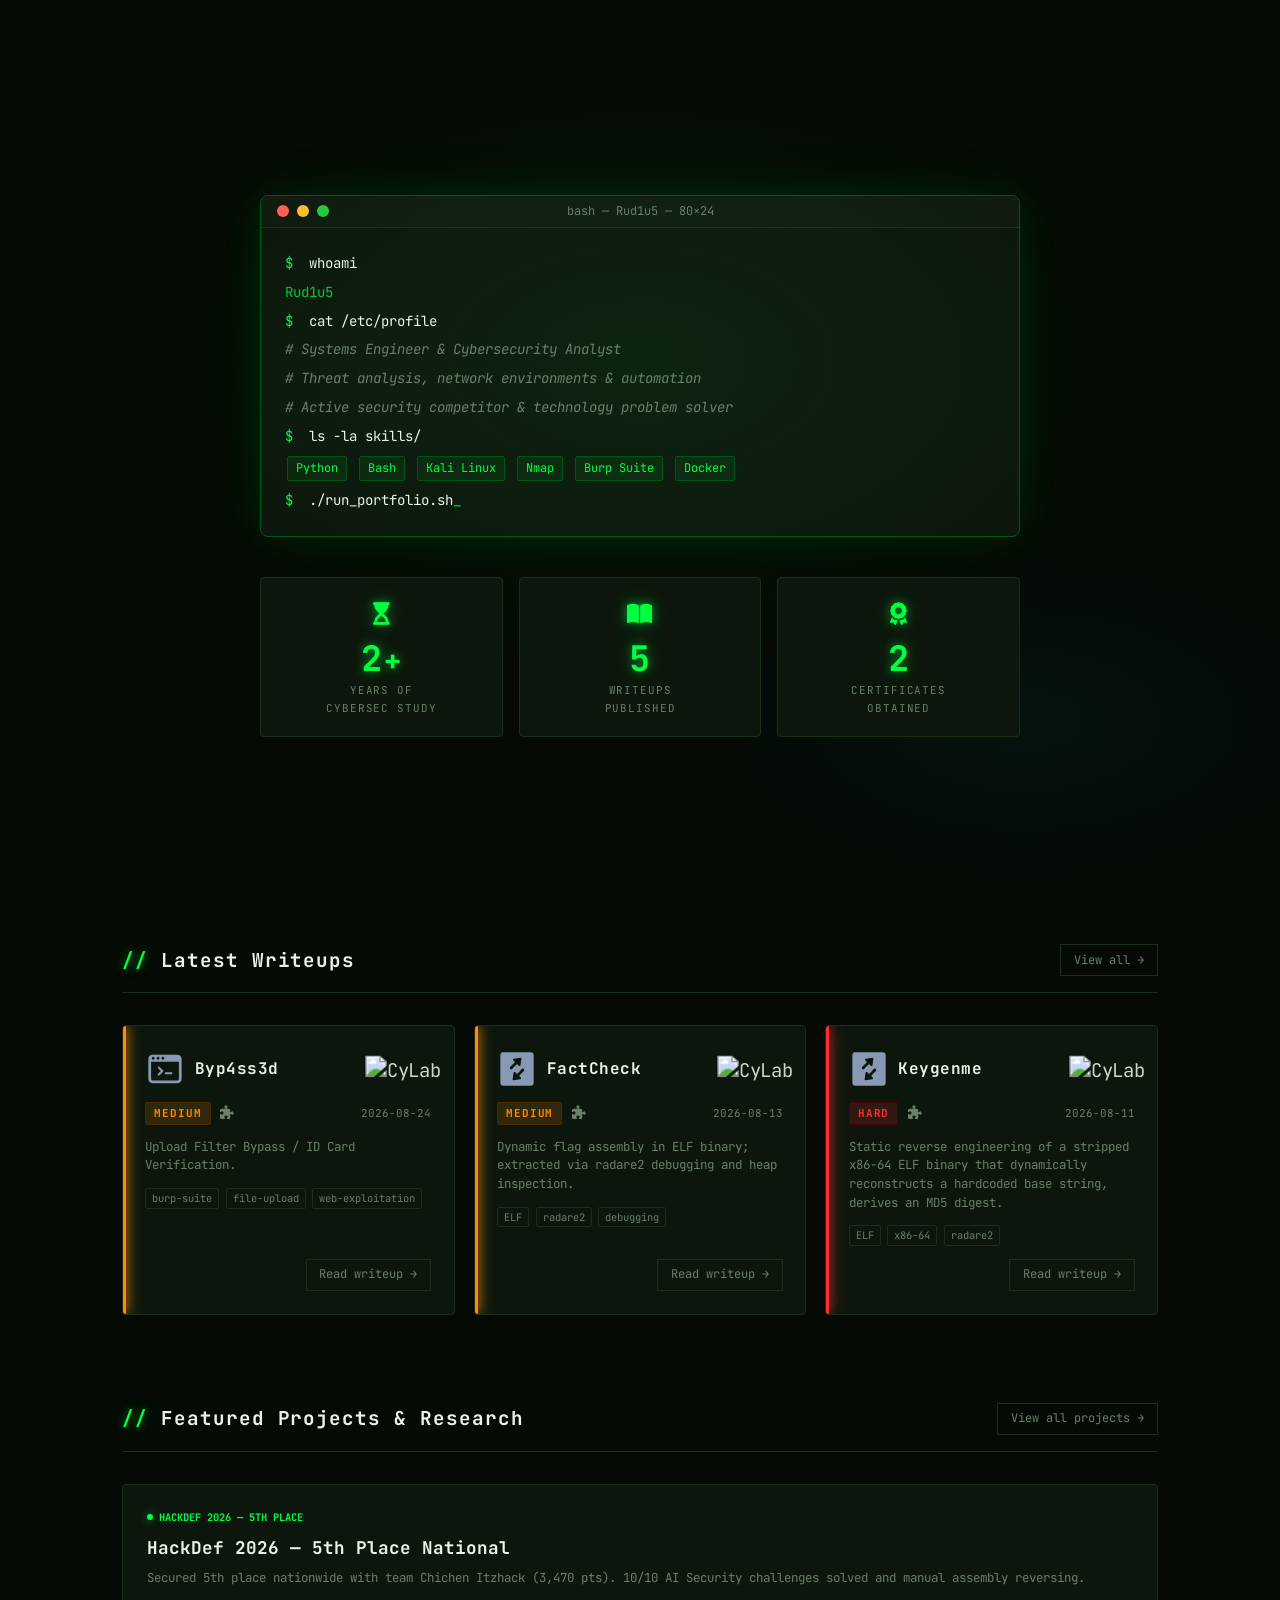
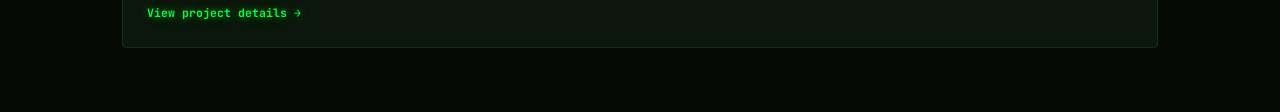
==== commit f5d61644: "feat: update HackDef 2026 achievements and scoreboard across portfolio" ====
--- a/index.html
+++ b/index.html
@@ -20,6 +20,7 @@
   <meta name="twitter:card" content="summary">
   <meta name="twitter:title" content="Rud1u5 // Cybersecurity Portfolio">
   <meta name="twitter:description" content="CTF writeups and cybersecurity labs.">
+  <meta name="google-site-verification" content="fa0d64DluXo2c23MGSMvQB44TAV24oRP_SvIbpyBMGs" />
   <link rel="icon" type="image/png" href="assets/icon/favicon.png">
   <link rel="preconnect" href="https://fonts.googleapis.com">
   <link rel="preconnect" href="https://fonts.gstatic.com" crossorigin>
@@ -111,16 +112,15 @@
       <a href="pages/projects.html" class="btn-ghost">View all projects →</a>
     </div>
     <div class="projects-preview-grid">
-      <!-- HackDefender CTF -->
+      <!-- HackDef 2026 -->
       <div class="thesis-preview-card glow-card" onclick="window.location.href='pages/projects.html'"
         style="cursor: pointer;">
-        <div class="preview-status in-progress" style="color: var(--orange);">
-          <span class="status-indicator-dot"
-            style="background: var(--orange); box-shadow: 0 0 8px var(--orange);"></span>
-          <span>CTF FINALIST</span>
+        <div class="preview-status completed">
+          <span class="status-indicator-dot"></span>
+          <span>HACKDEF 2026 — 5TH PLACE</span>
         </div>
-        <h3>HackDefender CTF — University Representative</h3>
-        <p>Classified as finalists in this national university cybersecurity competition, representing ITM.</p>
+        <h3>HackDef 2026 — 5th Place National</h3>
+        <p>Secured 5th place nationwide with team Chichen Itzhack (3,470 pts). 10/10 AI Security challenges solved and manual assembly reversing.</p>
         <span class="view-details-link">View project details →</span>
       </div>
     </div>
